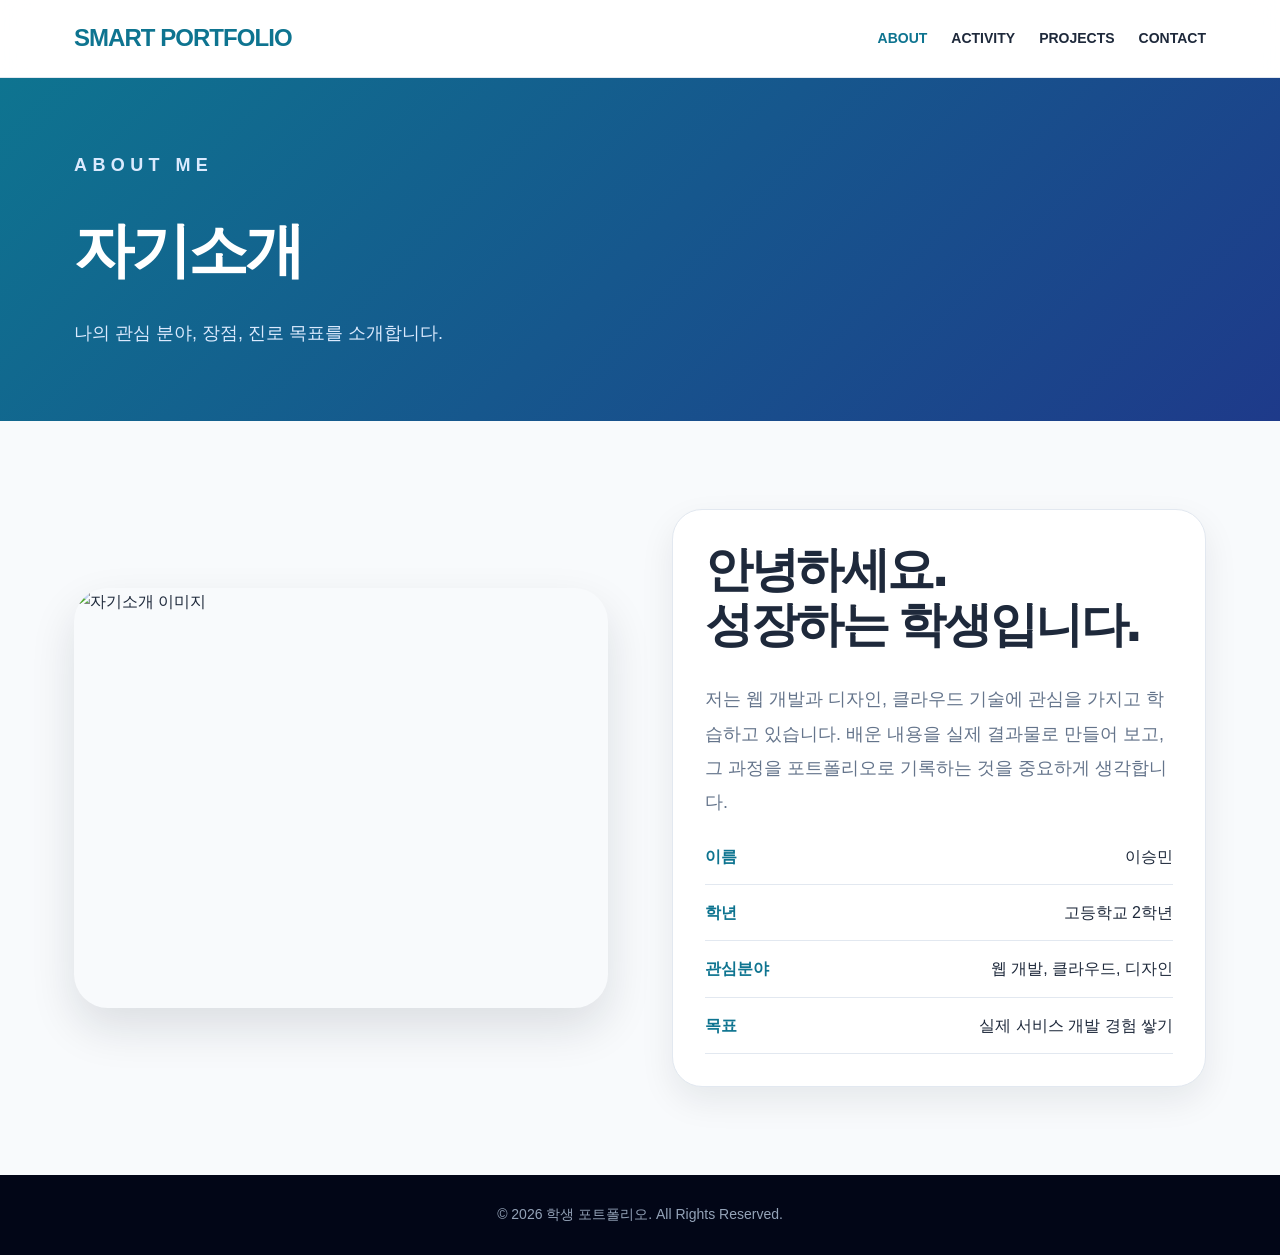
==== about.html @ 7b9bde64 "Add files via upload" ====
<!DOCTYPE html>
<html lang="ko">
<head>
  <meta charset="UTF-8" />
  <meta name="viewport" content="width=device-width, initial-scale=1.0" />
  <title>자기소개 | 학생 포트폴리오</title>
  <link rel="stylesheet" href="css/style.css" />
</head>
<body>
  <header>
  <nav class="nav">
    <a href="index.html" class="logo">SMART PORTFOLIO</a>
    <ul class="menu">
      <li><a href="about.html" class="active">ABOUT</a></li>
      <li><a href="activity.html" class="">ACTIVITY</a></li>
      <li><a href="projects.html" class="">PROJECTS</a></li>
      <li><a href="contact.html" class="">CONTACT</a></li>
    </ul>
  </nav>
</header>
  <div class="page-title">
    <div class="page-title-inner">
      <p class="eyebrow">About Me</p>
      <h1>자기소개</h1>
      <p>나의 관심 분야, 장점, 진로 목표를 소개합니다.</p>
    </div>
  </div>

  <main>
    <section class="two-grid">
      <div class="detail-image">
        <img src="https://images.unsplash.com/photo-1522202176988-66273c2fd55f?q=80&w=1200&auto=format&fit=crop" alt="자기소개 이미지">
      </div>
      <div class="card">
        <h2 class="section-title">안녕하세요.<br>성장하는 학생입니다.</h2>
        <p class="lead">
          저는 웹 개발과 디자인, 클라우드 기술에 관심을 가지고 학습하고 있습니다. 배운 내용을 실제 결과물로 만들어 보고, 그 과정을 포트폴리오로 기록하는 것을 중요하게 생각합니다.
        </p>
        <div class="info-list">
          <div class="info-item"><strong>이름</strong><span>이승민</span></div>
          <div class="info-item"><strong>학년</strong><span>고등학교 2학년</span></div>
          <div class="info-item"><strong>관심분야</strong><span>웹 개발, 클라우드, 디자인</span></div>
          <div class="info-item"><strong>목표</strong><span>실제 서비스 개발 경험 쌓기</span></div>
        </div>
      </div>
    </section>
  </main>
  <footer>
  © 2026 학생 포트폴리오. All Rights Reserved.
</footer>
</body>
</html>
---- css/style.css ----
* {
  box-sizing: border-box;
  margin: 0;
  padding: 0;
}

html {
  scroll-behavior: smooth;
}

body {
  font-family: "Noto Sans KR", "Pretendard", Arial, sans-serif;
  background: #f8fafc;
  color: #1e293b;
  line-height: 1.7;
}

a {
  color: inherit;
  text-decoration: none;
}

img {
  display: block;
  width: 100%;
}

header {
  position: sticky;
  top: 0;
  z-index: 50;
  background: rgba(255, 255, 255, 0.88);
  backdrop-filter: blur(14px);
  border-bottom: 1px solid #e2e8f0;
}

.nav {
  max-width: 1180px;
  margin: 0 auto;
  padding: 18px 24px;
  display: flex;
  justify-content: space-between;
  align-items: center;
  gap: 24px;
}

.logo {
  font-size: 24px;
  font-weight: 900;
  color: #0e7490;
  letter-spacing: -0.04em;
}

.menu {
  display: flex;
  gap: 24px;
  list-style: none;
  font-size: 14px;
  font-weight: 800;
}

.menu a:hover,
.menu a.active {
  color: #0e7490;
}

.hero {
  position: relative;
  overflow: hidden;
  background: linear-gradient(135deg, #0e7490, #1e3a8a);
  color: white;
}

.hero::before {
  content: "";
  position: absolute;
  width: 420px;
  height: 420px;
  border-radius: 999px;
  background: rgba(34, 211, 238, 0.28);
  filter: blur(70px);
  right: 10%;
  top: 15%;
}

.hero-inner {
  position: relative;
  max-width: 1180px;
  margin: 0 auto;
  padding: 110px 24px;
  display: grid;
  grid-template-columns: 1.05fr 0.95fr;
  gap: 72px;
  align-items: center;
}

.eyebrow {
  color: #a5f3fc;
  text-transform: uppercase;
  letter-spacing: 0.3em;
  font-size: 14px;
  font-weight: 800;
  margin-bottom: 20px;
}

.hero h1 {
  font-size: clamp(44px, 7vw, 76px);
  line-height: 1.05;
  font-weight: 950;
  letter-spacing: -0.06em;
  margin-bottom: 28px;
}

.hero-desc {
  max-width: 560px;
  color: #e2e8f0;
  font-size: 19px;
  margin-bottom: 40px;
}

.button-group {
  display: flex;
  flex-wrap: wrap;
  gap: 14px;
}

.btn {
  display: inline-flex;
  align-items: center;
  justify-content: center;
  padding: 15px 25px;
  border-radius: 18px;
  font-weight: 900;
  transition: 0.25s ease;
  border: 1px solid transparent;
}

.btn-primary {
  background: white;
  color: #155e75;
  box-shadow: 0 16px 32px rgba(15, 23, 42, 0.24);
}

.btn-dark {
  background: #0f172a;
  color: white;
}

.btn-secondary {
  border-color: rgba(255, 255, 255, 0.36);
  color: white;
}

.btn-outline {
  border-color: #cbd5e1;
  color: #334155;
  background: white;
}

.btn:hover {
  transform: translateY(-3px);
}

.hero-card {
  position: relative;
  max-width: 430px;
  margin: 0 auto;
  padding: 24px;
  border-radius: 42px;
  background: rgba(255, 255, 255, 0.12);
  border: 1px solid rgba(255, 255, 255, 0.24);
  backdrop-filter: blur(20px);
  box-shadow: 0 30px 80px rgba(15, 23, 42, 0.28);
}

.hero-card img {
  height: 500px;
  object-fit: cover;
  border-radius: 30px;
}

.page-title {
  background: linear-gradient(135deg, #0e7490, #1e3a8a);
  color: white;
}

.page-title-inner {
  max-width: 1180px;
  margin: 0 auto;
  padding: 72px 24px;
}

.page-title h1 {
  font-size: clamp(38px, 5vw, 60px);
  font-weight: 950;
  letter-spacing: -0.05em;
  margin-bottom: 16px;
}

.page-title p {
  color: #dbeafe;
  font-size: 18px;
}

main section,
.section {
  max-width: 1180px;
  margin: 0 auto;
  padding: 88px 24px;
}

.section-kicker {
  color: #0e7490;
  text-transform: uppercase;
  letter-spacing: 0.22em;
  font-size: 14px;
  font-weight: 900;
  margin-bottom: 14px;
}

.section-title {
  font-size: clamp(32px, 4vw, 48px);
  font-weight: 950;
  line-height: 1.15;
  letter-spacing: -0.05em;
  margin-bottom: 30px;
}

.lead {
  color: #475569;
  font-size: 18px;
  line-height: 1.9;
}

.about-grid,
.two-grid {
  display: grid;
  grid-template-columns: 1fr 1fr;
  gap: 64px;
  align-items: center;
}

.card {
  background: white;
  border: 1px solid #e2e8f0;
  border-radius: 30px;
  padding: 32px;
  box-shadow: 0 14px 34px rgba(15, 23, 42, 0.08);
}

.stat-grid {
  display: grid;
  grid-template-columns: 1fr 1fr;
  gap: 18px;
}

.stat-card {
  padding: 32px;
  border-radius: 30px;
  background: white;
  border: 1px solid #e2e8f0;
  box-shadow: 0 14px 34px rgba(15, 23, 42, 0.08);
}

.stat-card.dark {
  background: #0f172a;
  color: white;
}

.stat-card.accent {
  grid-column: 1 / -1;
  background: #0e7490;
  color: white;
}

.stat-number {
  font-size: 52px;
  line-height: 1;
  font-weight: 950;
  color: #0e7490;
  margin-bottom: 12px;
}

.stat-card.dark .stat-number,
.stat-card.accent .stat-number {
  color: white;
}

.stat-label {
  color: #64748b;
  font-weight: 800;
}

.stat-card.dark .stat-label,
.stat-card.accent .stat-label {
  color: #cbd5e1;
}

.skills-wrap {
  max-width: none;
  background: white;
  border-top: 1px solid #e2e8f0;
  border-bottom: 1px solid #e2e8f0;
}

.skills-inner {
  max-width: 1180px;
  margin: 0 auto;
  padding: 88px 24px;
}

.skills-list {
  display: flex;
  flex-wrap: wrap;
  gap: 16px;
  margin-top: 40px;
}

.skill {
  padding: 15px 24px;
  border-radius: 18px;
  background: #f1f5f9;
  color: #1e293b;
  font-size: 18px;
  font-weight: 900;
  box-shadow: 0 8px 18px rgba(15, 23, 42, 0.05);
  transition: 0.25s ease;
}

.skill:hover {
  background: #0e7490;
  color: white;
  transform: translateY(-3px);
}

.project-grid,
.activity-grid {
  display: grid;
  grid-template-columns: repeat(3, 1fr);
  gap: 28px;
  margin-top: 50px;
}

.project-card {
  overflow: hidden;
  border-radius: 34px;
  background: white;
  border: 1px solid #e2e8f0;
  box-shadow: 0 18px 40px rgba(15, 23, 42, 0.08);
  transition: 0.3s ease;
}

.project-card:hover {
  transform: translateY(-8px);
  box-shadow: 0 28px 60px rgba(15, 23, 42, 0.14);
}

.project-card img {
  height: 250px;
  object-fit: cover;
}

.project-body {
  padding: 30px;
}

.project-body h3,
.card h3 {
  font-size: 24px;
  line-height: 1.3;
  letter-spacing: -0.04em;
  margin-bottom: 16px;
}

.project-body p,
.card p {
  color: #64748b;
  margin-bottom: 24px;
}

.project-link {
  color: #0e7490;
  font-weight: 950;
}

.info-list {
  display: grid;
  gap: 14px;
  margin-top: 24px;
}

.info-item {
  display: flex;
  justify-content: space-between;
  gap: 16px;
  padding-bottom: 14px;
  border-bottom: 1px solid #e2e8f0;
}

.info-item strong {
  color: #0e7490;
  min-width: 110px;
}

.timeline {
  display: grid;
  gap: 18px;
  margin-top: 40px;
}

.timeline-item {
  background: white;
  border-left: 6px solid #0e7490;
  border-radius: 22px;
  padding: 26px;
  border-top: 1px solid #e2e8f0;
  border-right: 1px solid #e2e8f0;
  border-bottom: 1px solid #e2e8f0;
  box-shadow: 0 12px 28px rgba(15, 23, 42, 0.06);
}

.timeline-item span {
  display: inline-block;
  color: #0e7490;
  font-weight: 900;
  margin-bottom: 8px;
}

.detail-image {
  border-radius: 34px;
  overflow: hidden;
  box-shadow: 0 20px 46px rgba(15, 23, 42, 0.12);
}

.detail-image img {
  height: 420px;
  object-fit: cover;
}

.badge-list {
  display: flex;
  flex-wrap: wrap;
  gap: 10px;
  margin: 22px 0;
}

.badge {
  background: #e0f2fe;
  color: #075985;
  border-radius: 999px;
  padding: 8px 14px;
  font-weight: 900;
  font-size: 14px;
}

.contact {
  max-width: none;
  background: #0f172a;
  color: white;
}

.contact-inner {
  max-width: 1180px;
  margin: 0 auto;
  padding: 88px 24px;
  text-align: center;
}

.contact .section-title {
  margin-bottom: 24px;
}

.contact p {
  color: #cbd5e1;
  max-width: 680px;
  margin: 0 auto 38px;
  font-size: 18px;
}

footer {
  background: #020617;
  color: #94a3b8;
  text-align: center;
  padding: 28px 16px;
  font-size: 14px;
}

@media (max-width: 900px) {
  .hero-inner,
  .about-grid,
  .two-grid,
  .project-grid,
  .activity-grid {
    grid-template-columns: 1fr;
  }

  .hero-inner {
    padding: 80px 24px;
  }

  .hero-card img {
    height: 420px;
  }

  .menu {
    gap: 14px;
    flex-wrap: wrap;
    justify-content: flex-end;
  }
}

@media (max-width: 560px) {
  .nav {
    align-items: flex-start;
    flex-direction: column;
  }

  .menu {
    justify-content: flex-start;
  }

  .hero-inner,
  main section,
  .section,
  .skills-inner,
  .contact-inner,
  .page-title-inner {
    padding-left: 18px;
    padding-right: 18px;
  }

  .hero-card img,
  .detail-image img {
    height: 340px;
  }

  .stat-grid {
    grid-template-columns: 1fr;
  }

  .stat-card.accent {
    grid-column: auto;
  }

  .info-item {
    flex-direction: column;
    gap: 4px;
  }
}
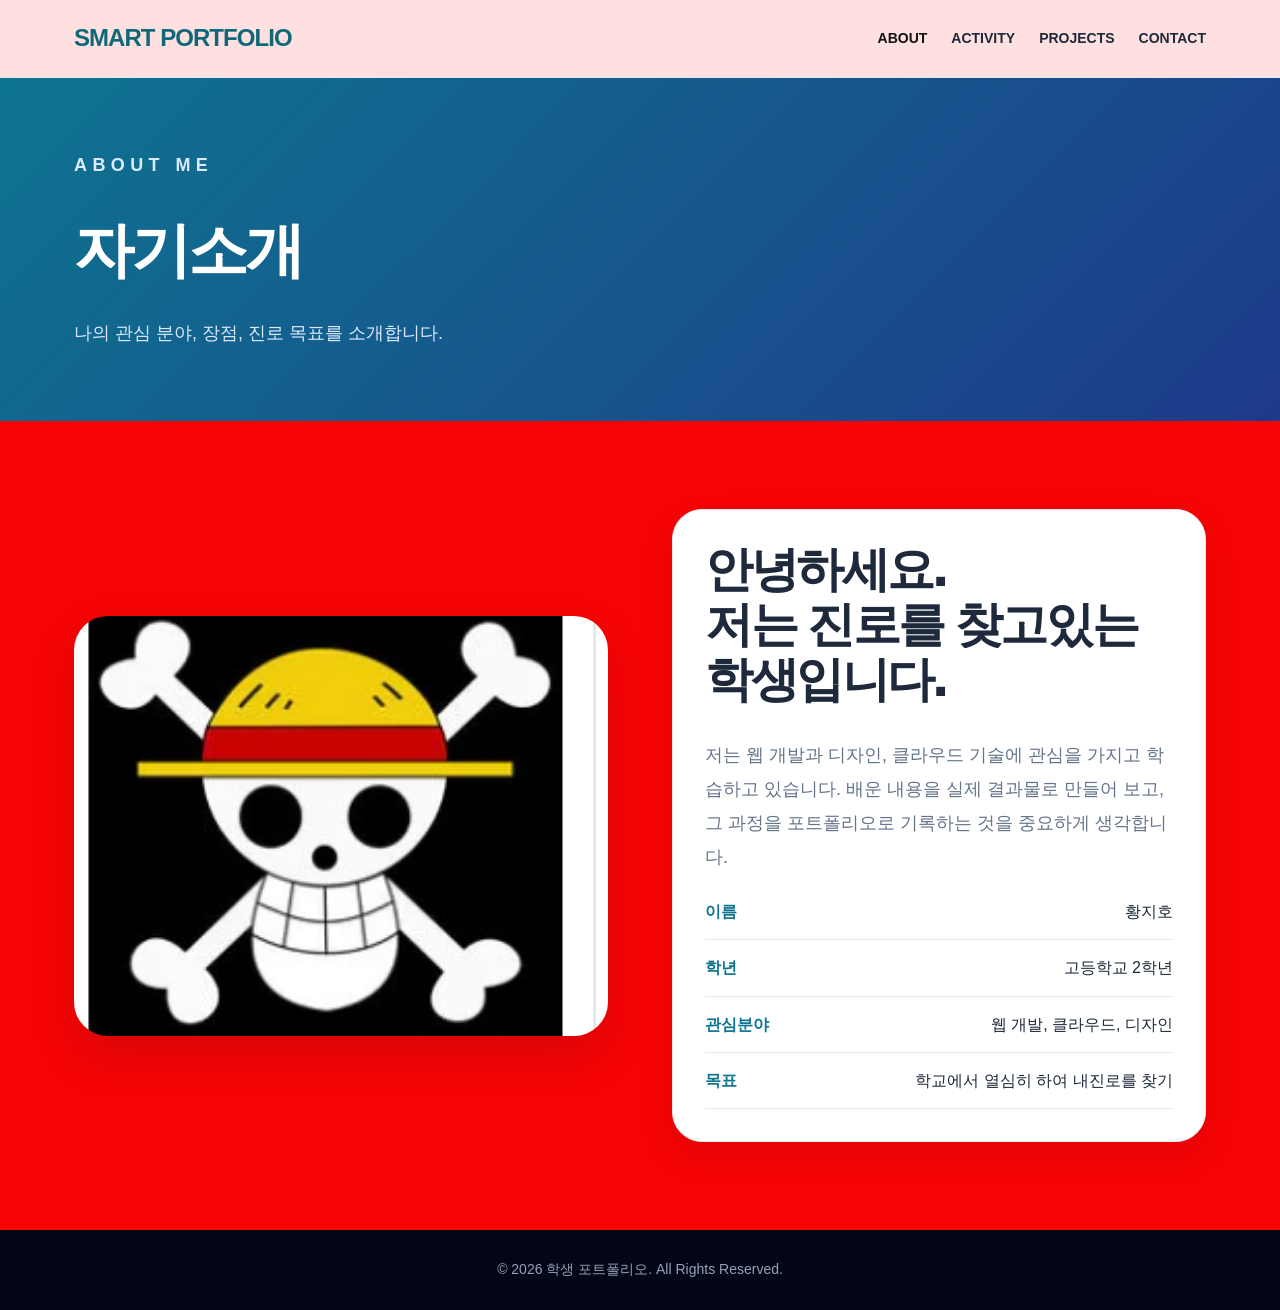
==== commit 7910ccbb: "Add files via upload" ====
--- a/about.html
+++ b/about.html
@@ -29,18 +29,18 @@
   <main>
     <section class="two-grid">
       <div class="detail-image">
-        <img src="https://images.unsplash.com/photo-1522202176988-66273c2fd55f?q=80&w=1200&auto=format&fit=crop" alt="자기소개 이미지">
+        <img src="images/스크린샷 2026-05-27 110633.png" alt="자기소개 이미지">
       </div>
       <div class="card">
-        <h2 class="section-title">안녕하세요.<br>성장하는 학생입니다.</h2>
+        <h2 class="section-title">안녕하세요.<br>저는 진로를 찾고있는 학생입니다.</h2>
         <p class="lead">
           저는 웹 개발과 디자인, 클라우드 기술에 관심을 가지고 학습하고 있습니다. 배운 내용을 실제 결과물로 만들어 보고, 그 과정을 포트폴리오로 기록하는 것을 중요하게 생각합니다.
         </p>
         <div class="info-list">
-          <div class="info-item"><strong>이름</strong><span>이승민</span></div>
+          <div class="info-item"><strong>이름</strong><span>황지호</span></div>
           <div class="info-item"><strong>학년</strong><span>고등학교 2학년</span></div>
           <div class="info-item"><strong>관심분야</strong><span>웹 개발, 클라우드, 디자인</span></div>
-          <div class="info-item"><strong>목표</strong><span>실제 서비스 개발 경험 쌓기</span></div>
+          <div class="info-item"><strong>목표</strong><span>학교에서 열심히 하여 내진로를 찾기</span></div>
         </div>
       </div>
     </section>
--- a/css/style.css
+++ b/css/style.css
@@ -10,7 +10,7 @@
 
 body {
   font-family: "Noto Sans KR", "Pretendard", Arial, sans-serif;
-  background: #f8fafc;
+  background: #f60404;
   color: #1e293b;
   line-height: 1.7;
 }
@@ -47,7 +47,7 @@
 .logo {
   font-size: 24px;
   font-weight: 900;
-  color: #0e7490;
+  color: #0e6878;
   letter-spacing: -0.04em;
 }
 
@@ -61,13 +61,13 @@
 
 .menu a:hover,
 .menu a.active {
-  color: #0e7490;
+  color: #121313;
 }
 
 .hero {
   position: relative;
   overflow: hidden;
-  background: linear-gradient(135deg, #0e7490, #1e3a8a);
+  background: linear-gradient(135deg, #831f1f, #fc0303);
   color: white;
 }
 
@@ -77,7 +77,7 @@
   width: 420px;
   height: 420px;
   border-radius: 999px;
-  background: rgba(34, 211, 238, 0.28);
+  background: rgb(250, 4, 4);
   filter: blur(70px);
   right: 10%;
   top: 15%;
@@ -95,7 +95,7 @@
 }
 
 .eyebrow {
-  color: #a5f3fc;
+  color: #0f1010;
   text-transform: uppercase;
   letter-spacing: 0.3em;
   font-size: 14px;
@@ -174,7 +174,7 @@
 }
 
 .hero-card img {
-  height: 500px;
+  height: 600px;
   object-fit: cover;
   border-radius: 30px;
 }
@@ -274,7 +274,7 @@
 }
 
 .stat-number {
-  font-size: 52px;
+  font-size: 42px;
   line-height: 1;
   font-weight: 950;
   color: #0e7490;
